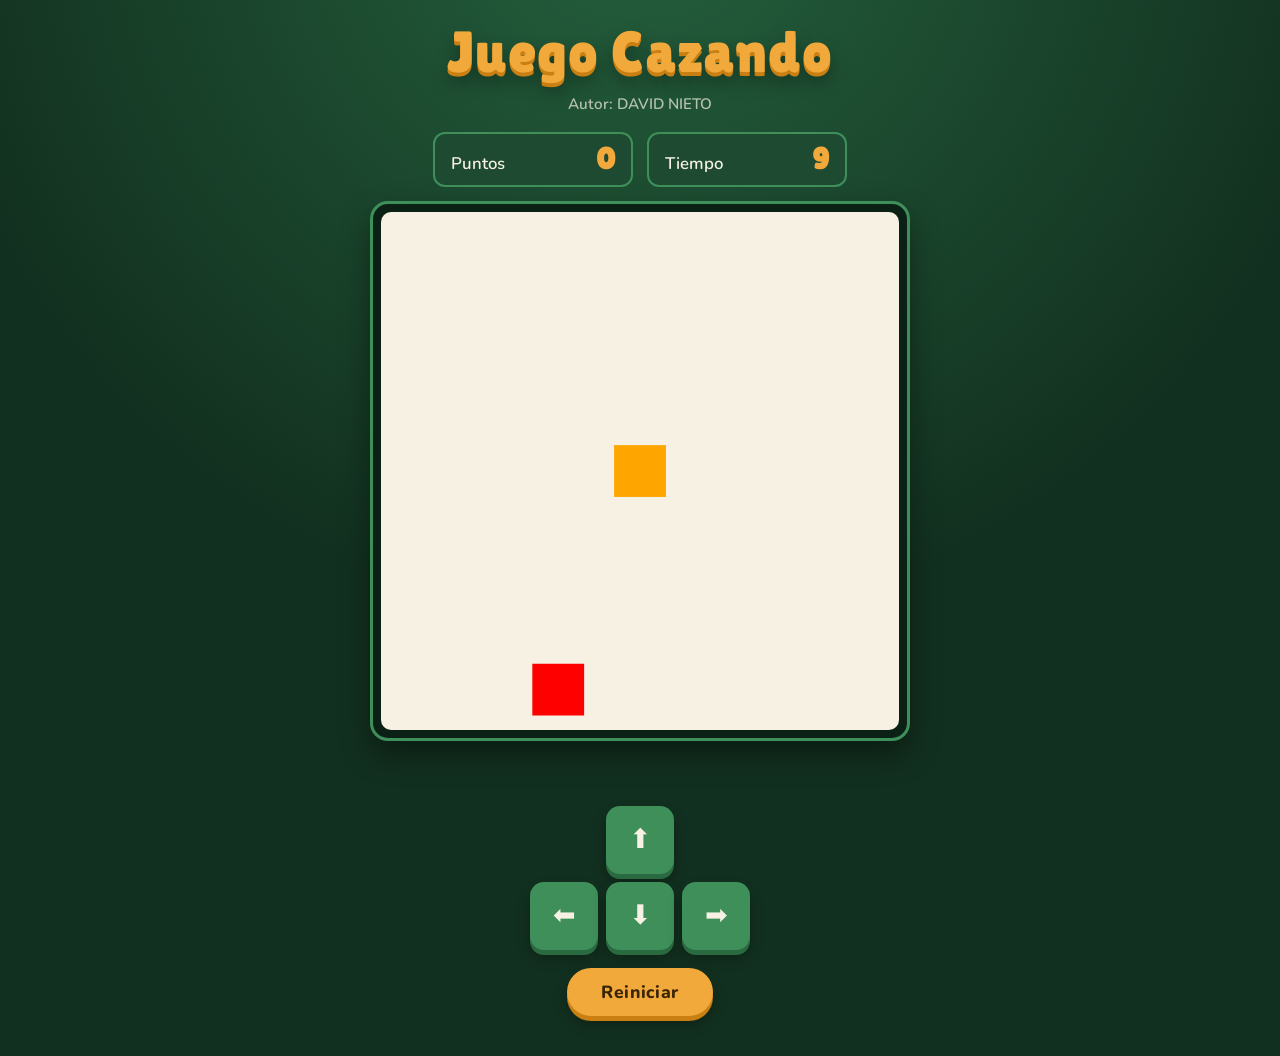
==== index.html @ 8da028b3 "Se mejoro la interfas grafica del juego utilizando claude" ====
<!DOCTYPE html>
<html lang="es">
<head>
  <meta charset="UTF-8">
  <meta name="viewport" content="width=device-width, initial-scale=1">
  <title>Juego Cazando</title>
  <link rel="preconnect" href="https://fonts.googleapis.com">
  <link rel="preconnect" href="https://fonts.gstatic.com" crossorigin>
  <link href="https://fonts.googleapis.com/css2?family=Lilita+One&family=Nunito:wght@600;800&display=swap" rel="stylesheet">
  <link rel="stylesheet" href="cazando.css"> 
  <script src="utils.js" ></script>
</head>
<body onload="iniciarJuego();">

  <main class="juego">

    <header class="cabecera">
      <h1>Juego Cazando</h1>
      <p class="autor">Autor: DAVID NIETO</p>
    </header>

    <div class="panel">
      <span class="dato">Puntos <span id="puntos">0</span></span>
      <span class="dato">Tiempo <span id="tiempo">10</span></span>
    </div>

    <div class="marco">
      <canvas id="areaJuego" width="500" height="500" ></canvas>
    </div>

    <p id="mensaje"></p>

    <div class="controles">
      <div class="cruceta">
        <button class="btn-dir arriba" onclick="moverArriba();" aria-label="Mover arriba">⬆</button>
        <button class="btn-dir izquierda" onclick="moverIzquierda();" aria-label="Mover a la izquierda">⬅</button>
        <button class="btn-dir abajo" onclick="moverAbajo();" aria-label="Mover abajo">⬇</button>
        <button class="btn-dir derecha" onclick="moverDerecha();" aria-label="Mover a la derecha">➡</button>
      </div>
      <button class="btn-reiniciar" onclick="iniciarJuego()">Reiniciar</button>
    </div>

  </main>

  <script src="cazando.js" ></script>
</body>
</html>
---- cazando.css ----
/* ===== Paleta =====
   Bosque   #12301f   fondo
   Musgo    #1d4a30   superficies
   Hoja     #3f8f5a   bordes y acentos suaves
   Ámbar    #f2a93b   acción principal
   Hueso    #f6f1e3   texto
   Brasa    #e4572e   alertas / mensaje
*/

:root {
  --bosque: #12301f;
  --bosque-oscuro: #0c2115;
  --musgo: #1d4a30;
  --hoja: #3f8f5a;
  --ambar: #f2a93b;
  --ambar-oscuro: #c97f12;
  --hueso: #f6f1e3;
  --brasa: #e4572e;
}

* {
  box-sizing: border-box;
}

body {
  margin: 0;
  min-height: 100vh;
  padding: 24px 16px 40px;
  display: flex;
  justify-content: center;
  text-align: center;
  font-family: "Nunito", "Segoe UI", Arial, sans-serif;
  font-weight: 600;
  color: var(--hueso);
  background:
    radial-gradient(circle at 50% -10%, #25613e 0%, transparent 55%),
    var(--bosque);
}

.juego {
  width: 100%;
  max-width: 540px;
}

/* ===== Cabecera ===== */
.cabecera {
  margin-bottom: 18px;
}

h1 {
  margin: 0;
  font-family: "Lilita One", "Arial Black", Impact, sans-serif;
  font-weight: 400;
  font-size: clamp(2.4rem, 8vw, 3.6rem);
  line-height: 1;
  letter-spacing: 0.02em;
  color: var(--ambar);
  text-shadow: 0 4px 0 var(--ambar-oscuro), 0 10px 18px rgba(0, 0, 0, 0.35);
}

.autor {
  margin: 12px 0 0;
  font-size: 0.95rem;
  color: rgba(246, 241, 227, 0.7);
}

/* ===== Marcador ===== */
.panel {
  margin: 0 0 14px;
  display: flex;
  justify-content: center;
  gap: 14px;
}

.dato {
  flex: 1;
  max-width: 200px;
  padding: 10px 16px;
  display: flex;
  align-items: baseline;
  justify-content: space-between;
  font-size: 1.05rem;
  background: var(--musgo);
  border: 2px solid var(--hoja);
  border-radius: 12px;
}

.dato span {
  font-family: "Lilita One", "Arial Black", sans-serif;
  font-size: 1.9rem;
  line-height: 1;
  color: var(--ambar);
  min-width: 2ch;
  text-align: right;
}

/* ===== Área de juego ===== */
.marco {
  padding: 8px;
  background: var(--bosque-oscuro);
  border: 3px solid var(--hoja);
  border-radius: 18px;
  box-shadow: 0 14px 30px rgba(0, 0, 0, 0.4);
}

canvas {
  display: block;
  width: 100%;
  height: auto;
  background: var(--hueso);
  border: 0;
  border-radius: 10px;
}

/* ===== Mensaje ===== */
#mensaje {
  min-height: 2.2rem;
  margin: 14px 0 0;
  font-family: "Lilita One", "Arial Black", sans-serif;
  font-weight: 400;
  font-size: 1.6rem;
  letter-spacing: 0.02em;
  color: var(--brasa);
  text-shadow: 0 2px 0 rgba(0, 0, 0, 0.35);
}

/* ===== Controles ===== */
.controles {
  margin-top: 16px;
  display: flex;
  flex-direction: column;
  align-items: center;
  gap: 18px;
}

.cruceta {
  display: grid;
  grid-template-columns: repeat(3, 68px);
  grid-template-rows: repeat(2, 68px);
  grid-template-areas:
    ".         arriba    ."
    "izquierda abajo     derecha";
  gap: 8px;
}

.arriba    { grid-area: arriba; }
.izquierda { grid-area: izquierda; }
.abajo     { grid-area: abajo; }
.derecha   { grid-area: derecha; }

button {
  font-family: inherit;
  cursor: pointer;
  border: 0;
  transition: transform 0.08s ease, box-shadow 0.08s ease, background 0.15s ease;
}

.btn-dir {
  margin: 0;
  padding: 0;
  font-size: 1.7rem;
  color: var(--hueso);
  background: var(--hoja);
  border-radius: 14px;
  box-shadow: 0 5px 0 #2a6a41, 0 8px 14px rgba(0, 0, 0, 0.3);
}

.btn-dir:hover {
  background: #4fa56c;
}

.btn-reiniciar {
  margin: 0;
  padding: 12px 34px;
  font-size: 1.1rem;
  font-weight: 800;
  letter-spacing: 0.04em;
  color: #3a2504;
  background: var(--ambar);
  border-radius: 999px;
  box-shadow: 0 5px 0 var(--ambar-oscuro), 0 8px 14px rgba(0, 0, 0, 0.3);
}

.btn-reiniciar:hover {
  background: #f7b952;
}

.btn-dir:active,
.btn-reiniciar:active {
  transform: translateY(4px);
  box-shadow: 0 1px 0 rgba(0, 0, 0, 0.35);
}

button:focus-visible {
  outline: 3px solid var(--hueso);
  outline-offset: 3px;
}

/* ===== Pantallas pequeñas ===== */
@media (max-width: 480px) {
  body {
    padding-top: 16px;
  }

  .panel {
    gap: 10px;
  }

  .dato {
    padding: 8px 12px;
    font-size: 0.95rem;
  }

  .cruceta {
    grid-template-columns: repeat(3, 72px);
    grid-template-rows: repeat(2, 72px);
  }
}

@media (prefers-reduced-motion: reduce) {
  button {
    transition: none;
  }
}
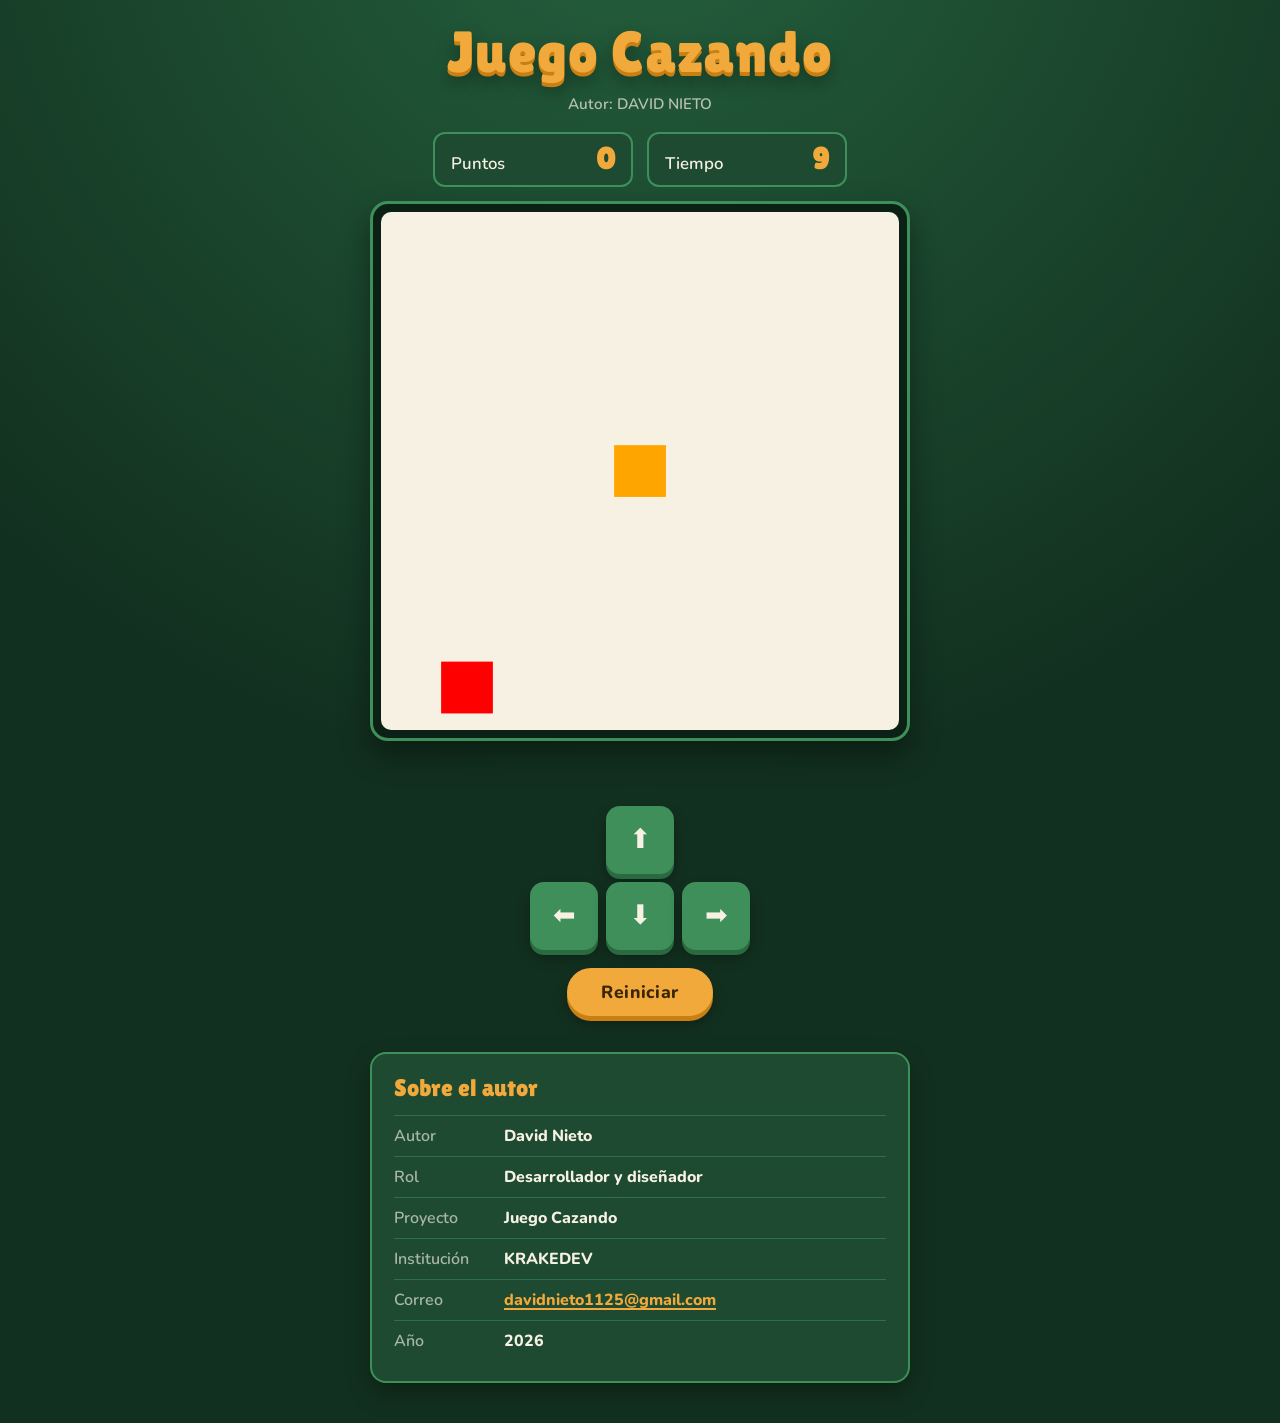
==== commit 7e1f3551: "Se agrego mas informacion del autor" ====
--- a/index.html
+++ b/index.html
@@ -40,6 +40,18 @@
       <button class="btn-reiniciar" onclick="iniciarJuego()">Reiniciar</button>
     </div>
 
+    <footer class="autor-ficha">
+      <h2>Sobre el autor</h2>
+      <dl>
+        <div><dt>Autor</dt><dd>David Nieto</dd></div>
+        <div><dt>Rol</dt><dd>Desarrollador y diseñador</dd></div>
+        <div><dt>Proyecto</dt><dd>Juego Cazando</dd></div>
+        <div><dt>Institución</dt><dd>KRAKEDEV</dd></div>
+        <div><dt>Correo</dt><dd><a href="mailto:davidnieto1125@gmail.com">davidnieto1125@gmail.com</a></dd></div>
+        <div><dt>Año</dt><dd>2026</dd></div>
+      </dl>
+    </footer>
+
   </main>
 
   <script src="cazando.js" ></script>
--- a/cazando.css
+++ b/cazando.css
@@ -196,6 +196,65 @@
   outline-offset: 3px;
 }
 
+/* ===== Ficha del autor ===== */
+.autor-ficha {
+  margin-top: 36px;
+  padding: 20px 22px;
+  text-align: left;
+  background: var(--musgo);
+  border: 2px solid var(--hoja);
+  border-radius: 16px;
+  box-shadow: 0 10px 24px rgba(0, 0, 0, 0.3);
+}
+
+.autor-ficha h2 {
+  margin: 0 0 14px;
+  font-family: "Lilita One", "Arial Black", sans-serif;
+  font-weight: 400;
+  font-size: 1.5rem;
+  color: var(--ambar);
+}
+
+.autor-ficha dl {
+  margin: 0;
+}
+
+.autor-ficha dl > div {
+  display: flex;
+  gap: 14px;
+  padding: 9px 0;
+  border-top: 1px solid rgba(63, 143, 90, 0.55);
+}
+
+.autor-ficha dt {
+  flex: 0 0 96px;
+  color: rgba(246, 241, 227, 0.65);
+}
+
+.autor-ficha dd {
+  margin: 0;
+  flex: 1;
+  min-width: 0;
+  overflow-wrap: anywhere;
+  font-weight: 800;
+}
+
+.autor-ficha a {
+  color: var(--ambar);
+  text-decoration-thickness: 2px;
+  text-underline-offset: 3px;
+}
+
+.autor-ficha a:hover {
+  color: #f7b952;
+}
+
+.autor-ficha a:focus-visible {
+  outline: 3px solid var(--hueso);
+  outline-offset: 3px;
+  border-radius: 4px;
+}
+
 /* ===== Pantallas pequeñas ===== */
 @media (max-width: 480px) {
   body {
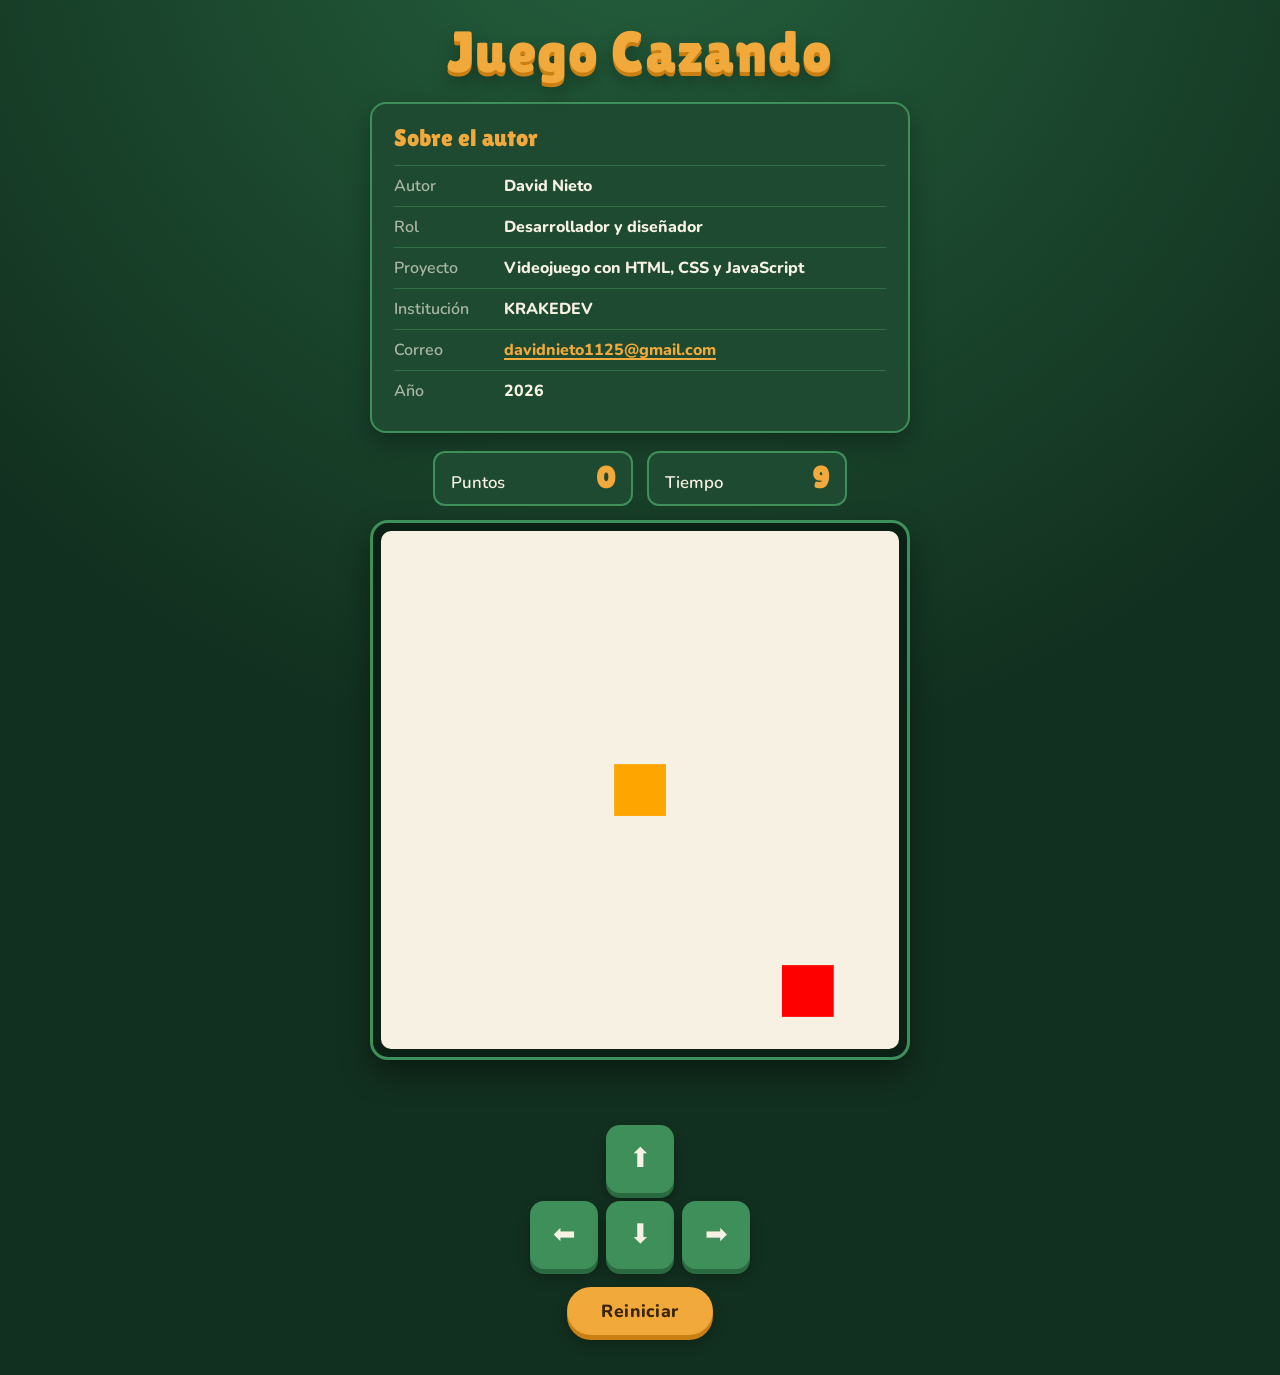
==== commit 9c822186: "Se pidio a claude que moviera la informacion a la parte superior" ====
--- a/index.html
+++ b/index.html
@@ -16,7 +16,17 @@
 
     <header class="cabecera">
       <h1>Juego Cazando</h1>
-      <p class="autor">Autor: DAVID NIETO</p>
+      <section class="autor-ficha">
+        <h2>Sobre el autor</h2>
+        <dl>
+          <div><dt>Autor</dt><dd>David Nieto</dd></div>
+          <div><dt>Rol</dt><dd>Desarrollador y diseñador</dd></div>
+          <div><dt>Proyecto</dt><dd>Videojuego con HTML, CSS y JavaScript</dd></div>
+          <div><dt>Institución</dt><dd>KRAKEDEV</dd></div>
+          <div><dt>Correo</dt><dd><a href="mailto:davidnieto1125@gmail.com">davidnieto1125@gmail.com</a></dd></div>
+          <div><dt>Año</dt><dd>2026</dd></div>
+        </dl>
+      </section>
     </header>
 
     <div class="panel">
@@ -40,17 +50,6 @@
       <button class="btn-reiniciar" onclick="iniciarJuego()">Reiniciar</button>
     </div>
 
-    <footer class="autor-ficha">
-      <h2>Sobre el autor</h2>
-      <dl>
-        <div><dt>Autor</dt><dd>David Nieto</dd></div>
-        <div><dt>Rol</dt><dd>Desarrollador y diseñador</dd></div>
-        <div><dt>Proyecto</dt><dd>Juego Cazando</dd></div>
-        <div><dt>Institución</dt><dd>KRAKEDEV</dd></div>
-        <div><dt>Correo</dt><dd><a href="mailto:davidnieto1125@gmail.com">davidnieto1125@gmail.com</a></dd></div>
-        <div><dt>Año</dt><dd>2026</dd></div>
-      </dl>
-    </footer>
 
   </main>
 
--- a/cazando.css
+++ b/cazando.css
@@ -56,12 +56,6 @@
   letter-spacing: 0.02em;
   color: var(--ambar);
   text-shadow: 0 4px 0 var(--ambar-oscuro), 0 10px 18px rgba(0, 0, 0, 0.35);
-}
-
-.autor {
-  margin: 12px 0 0;
-  font-size: 0.95rem;
-  color: rgba(246, 241, 227, 0.7);
 }
 
 /* ===== Marcador ===== */
@@ -196,9 +190,9 @@
   outline-offset: 3px;
 }
 
-/* ===== Ficha del autor ===== */
+/* ===== Ficha del autor (bajo el título) ===== */
 .autor-ficha {
-  margin-top: 36px;
+  margin: 20px 0 0;
   padding: 20px 22px;
   text-align: left;
   background: var(--musgo);
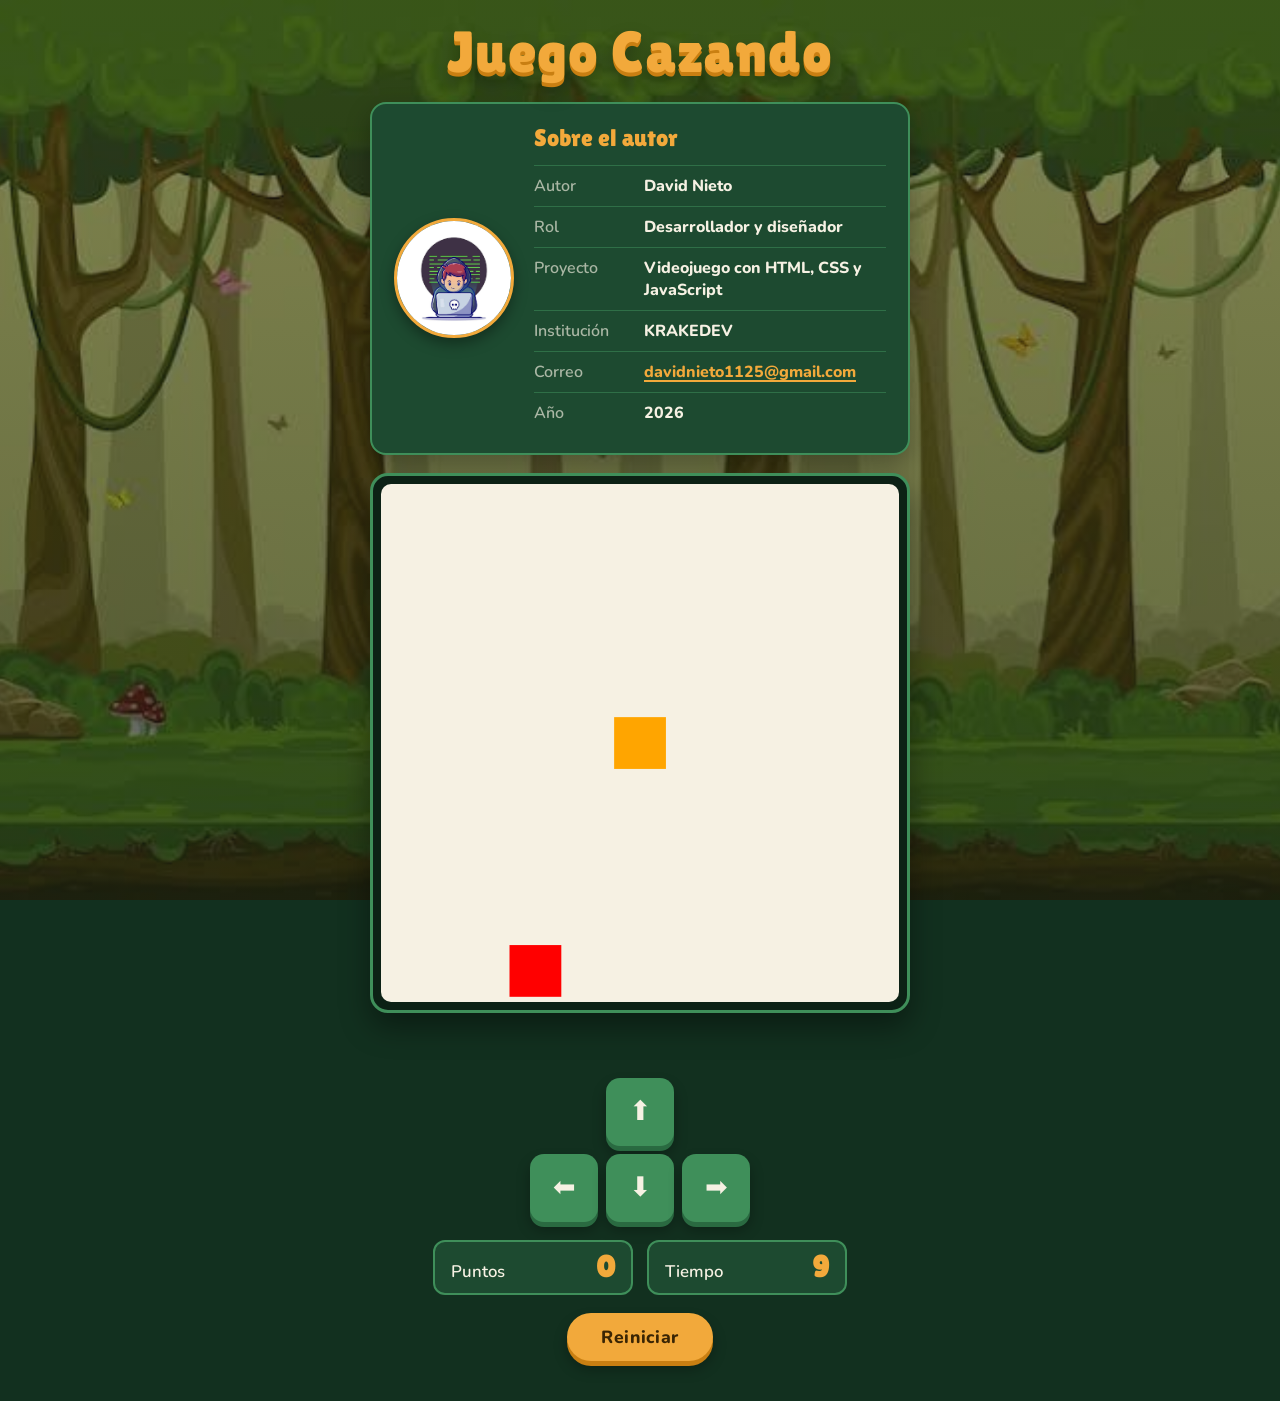
==== commit 31c77a15: "Se puse una imagen de fondo y se coloco el logo y se realizo el cambio de posicion de el tiempo y de" ====
--- a/index.html
+++ b/index.html
@@ -17,22 +17,21 @@
     <header class="cabecera">
       <h1>Juego Cazando</h1>
       <section class="autor-ficha">
-        <h2>Sobre el autor</h2>
-        <dl>
-          <div><dt>Autor</dt><dd>David Nieto</dd></div>
-          <div><dt>Rol</dt><dd>Desarrollador y diseñador</dd></div>
-          <div><dt>Proyecto</dt><dd>Videojuego con HTML, CSS y JavaScript</dd></div>
-          <div><dt>Institución</dt><dd>KRAKEDEV</dd></div>
-          <div><dt>Correo</dt><dd><a href="mailto:davidnieto1125@gmail.com">davidnieto1125@gmail.com</a></dd></div>
-          <div><dt>Año</dt><dd>2026</dd></div>
-        </dl>
+        <img class="logo" src="images.jpg" alt="Logotipo del autor">
+        <div class="autor-datos">
+          <h2>Sobre el autor</h2>
+          <dl>
+            <div><dt>Autor</dt><dd>David Nieto</dd></div>
+            <div><dt>Rol</dt><dd>Desarrollador y diseñador</dd></div>
+            <div><dt>Proyecto</dt><dd>Videojuego con HTML, CSS y JavaScript</dd></div>
+            <div><dt>Institución</dt><dd>KRAKEDEV</dd></div>
+            <div><dt>Correo</dt><dd><a href="mailto:davidnieto1125@gmail.com">davidnieto1125@gmail.com</a></dd></div>
+            <div><dt>Año</dt><dd>2026</dd></div>
+          </dl>
+        </div>
       </section>
     </header>
 
-    <div class="panel">
-      <span class="dato">Puntos <span id="puntos">0</span></span>
-      <span class="dato">Tiempo <span id="tiempo">10</span></span>
-    </div>
 
     <div class="marco">
       <canvas id="areaJuego" width="500" height="500" ></canvas>
@@ -47,6 +46,10 @@
         <button class="btn-dir abajo" onclick="moverAbajo();" aria-label="Mover abajo">⬇</button>
         <button class="btn-dir derecha" onclick="moverDerecha();" aria-label="Mover a la derecha">➡</button>
       </div>
+      <div class="panel">
+        <span class="dato">Puntos <span id="puntos">0</span></span>
+        <span class="dato">Tiempo <span id="tiempo">10</span></span>
+      </div>
       <button class="btn-reiniciar" onclick="iniciarJuego()">Reiniciar</button>
     </div>
 
--- a/cazando.css
+++ b/cazando.css
@@ -37,7 +37,19 @@
     var(--bosque);
 }
 
+/* Fondo de imagen: capa fija detrás del contenido (no afecta al canvas) */
+body::before {
+  content: "";
+  position: fixed;
+  inset: 0;
+  z-index: -1;
+  background:
+    linear-gradient(rgba(12, 33, 21, 0.45), rgba(12, 33, 21, 0.6)),
+    url("fondoCazando.jpg") center / cover no-repeat;
+}
+
 .juego {
+  position: relative;
   width: 100%;
   max-width: 540px;
 }
@@ -60,7 +72,8 @@
 
 /* ===== Marcador ===== */
 .panel {
-  margin: 0 0 14px;
+  width: 100%;
+  margin: 0;
   display: flex;
   justify-content: center;
   gap: 14px;
@@ -118,6 +131,15 @@
   text-shadow: 0 2px 0 rgba(0, 0, 0, 0.35);
 }
 
+#mensaje:not(:empty) {
+  display: inline-block;
+  padding: 6px 20px;
+  color: var(--hueso);
+  background: rgba(12, 33, 21, 0.85);
+  border: 2px solid var(--brasa);
+  border-radius: 999px;
+}
+
 /* ===== Controles ===== */
 .controles {
   margin-top: 16px;
@@ -194,11 +216,30 @@
 .autor-ficha {
   margin: 20px 0 0;
   padding: 20px 22px;
+  display: flex;
+  align-items: center;
+  gap: 20px;
   text-align: left;
   background: var(--musgo);
   border: 2px solid var(--hoja);
   border-radius: 16px;
   box-shadow: 0 10px 24px rgba(0, 0, 0, 0.3);
+}
+
+.logo {
+  flex: 0 0 120px;
+  width: 120px;
+  height: 120px;
+  object-fit: cover;
+  background: #fff;
+  border: 3px solid var(--ambar);
+  border-radius: 50%;
+  box-shadow: 0 6px 14px rgba(0, 0, 0, 0.35);
+}
+
+.autor-datos {
+  flex: 1;
+  min-width: 0;
 }
 
 .autor-ficha h2 {
@@ -255,6 +296,21 @@
     padding-top: 16px;
   }
 
+  .autor-ficha {
+    flex-direction: column;
+    gap: 14px;
+  }
+
+  .logo {
+    flex-basis: auto;
+    width: 96px;
+    height: 96px;
+  }
+
+  .autor-datos {
+    width: 100%;
+  }
+
   .panel {
     gap: 10px;
   }
